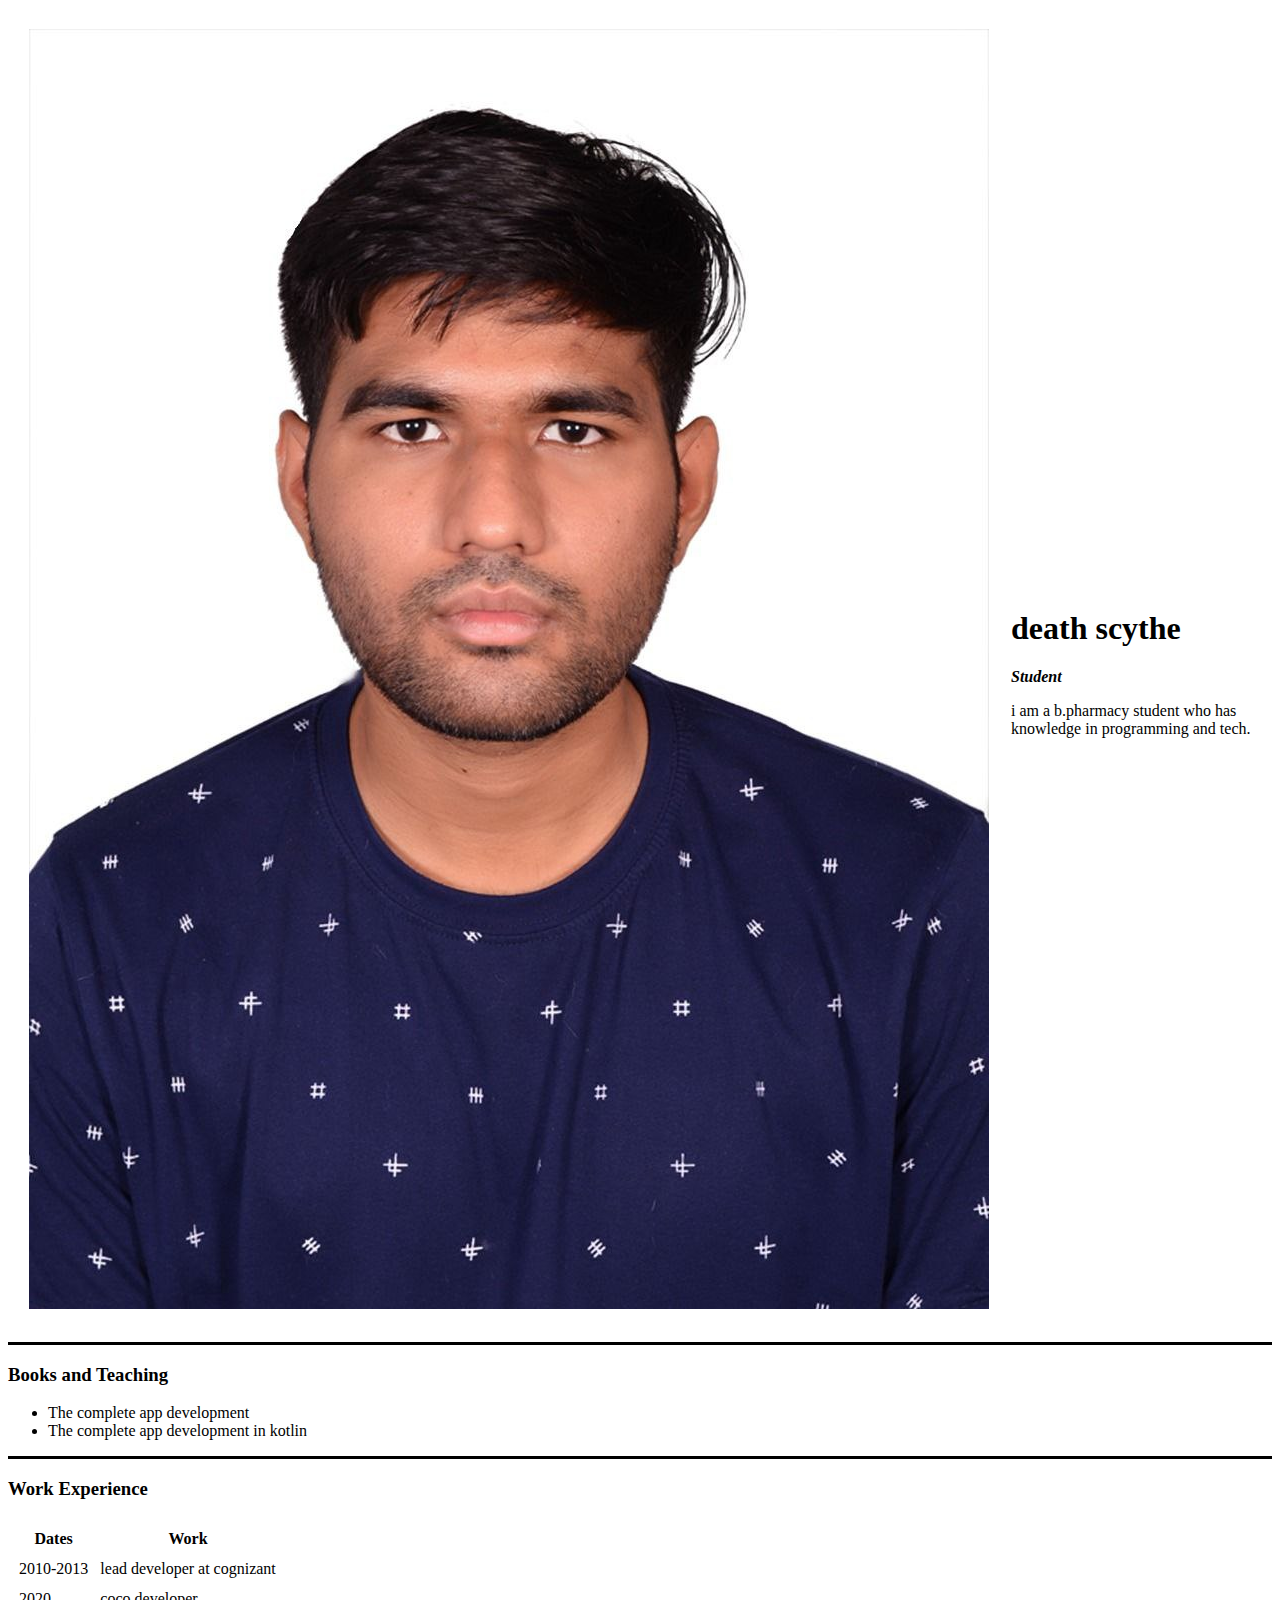
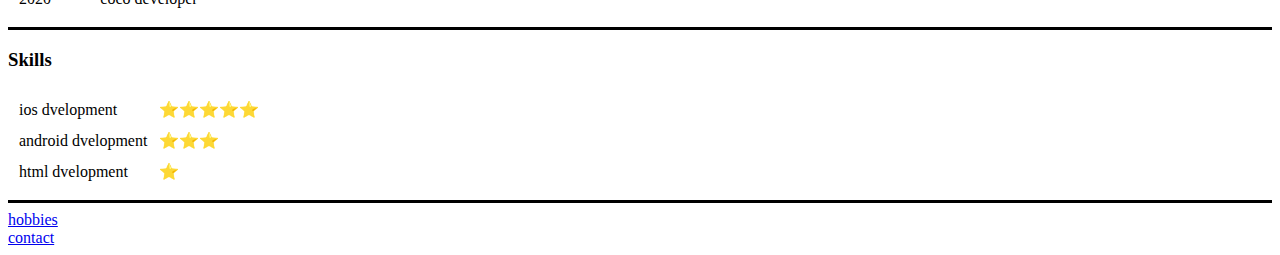
==== index.html @ 7009db01 "added initial cv changes" ====
<!DOCTYPE html>
<html lang="en">
    <head>
        <meta charset="UTF-8">
        <title>vamsi personal site</title>
    </head>
    <body>
         <table cellspacing="20">
             <tr>
                 <td>
                     <img src="vamsi passport.jpg" alt="image">
                 </td>

                 <td>
                     <h1>death scythe</h1>
                     <p><strong><em>Student</em></strong></p>
                     <p>i am a b.pharmacy student who has knowledge in programming and tech.</p>
                 </td>
             </tr>
         </table>
         <hr size="3" noshade color="black">
         <h3>Books and Teaching</h3>
         <ul>
             <li>The complete app development</li>
             <li>The complete app development in kotlin</li>
         </ul>
         <hr size="3" color="black">
         <h3>Work Experience</h3>
         <table cellspacing="10">
             <thead>
                <tr>
                    <th>Dates</th>
                    <th>Work</th>
                </tr>
             </thead>

             <tbody>
                 <tr>
                    <td>2010-2013</td>
                    <td>lead developer at cognizant</td>
                 </tr>
                 <tr>
                     <td>2020</td>
                     <td>coco developer</td>
                 </tr>
             </tbody>
         </table>
         <hr size="3" color="black">

    <h3>Skills</h3>
       <table cellspacing="10">
           <tr>
               <td>ios dvelopment</td>
               <td>⭐⭐⭐⭐⭐</td>
           </tr>
           <tr>
               <td>android dvelopment</td>
               <td>⭐⭐⭐</td>
           </tr>
           <tr>
               <td>html dvelopment</td>
               <td>⭐</td>
           </tr>
       </table>
         <hr size="3" color="black">
         <a href="hobbies.html">hobbies</a>
         <br>
         <a href="contact.html">contact</a>
    </body>
</html>
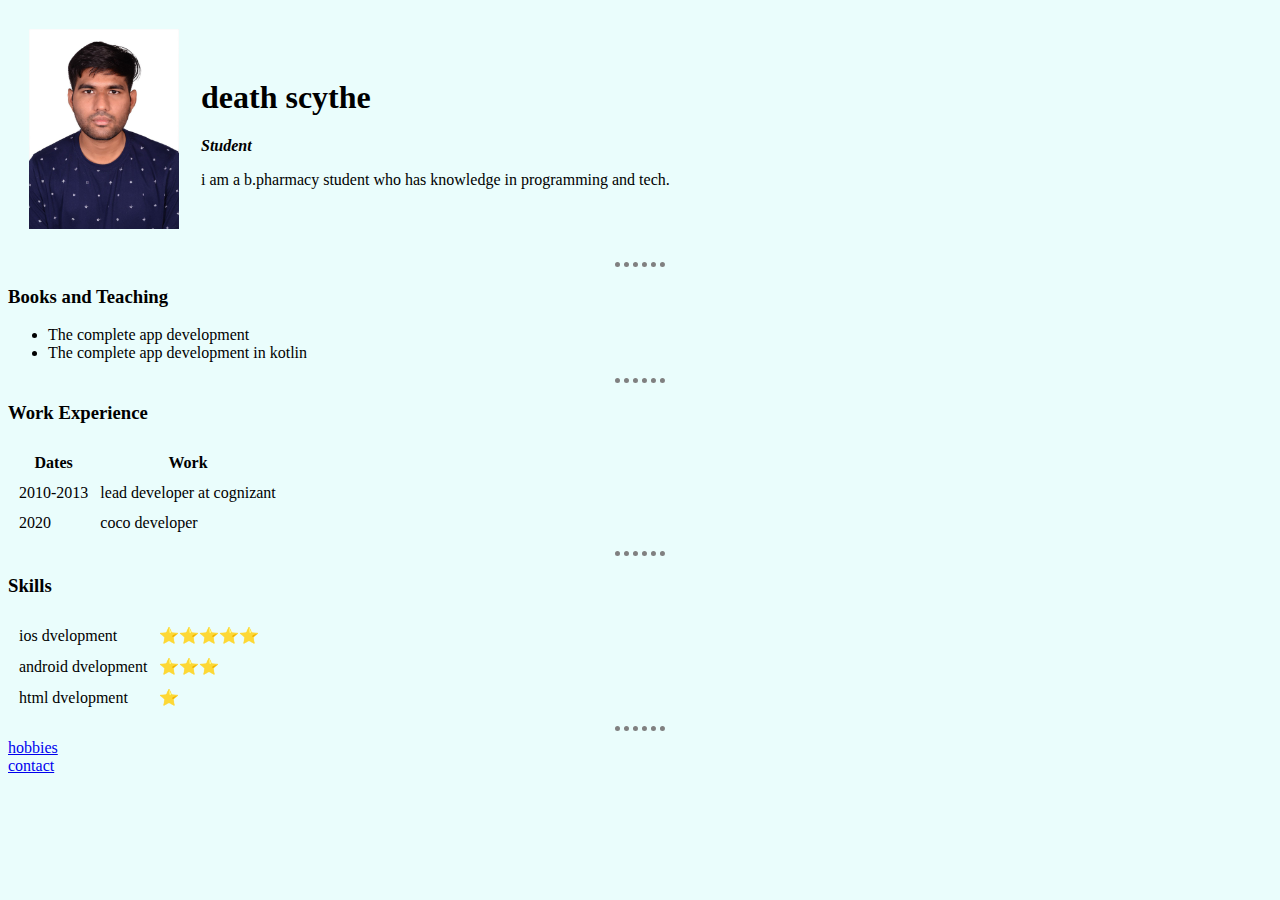
==== commit bec9e8c1: "Update index.html" ====
--- a/index.html
+++ b/index.html
@@ -3,12 +3,27 @@
     <head>
         <meta charset="UTF-8">
         <title>vamsi personal site</title>
+
+    <style>
+
+        body {
+            background-color: #EAFDFC;
+        }
+
+        hr {
+            border-style: dotted none none;
+            width: 4%;
+            border-color: grey;
+            border-width: 5px;
+        }
+
+    </style>
     </head>
     <body>
          <table cellspacing="20">
              <tr>
                  <td>
-                     <img src="vamsi passport.jpg" alt="image">
+                     <img src="vamsi passport.jpg" height="200" alt="image">
                  </td>
 
                  <td>
@@ -18,13 +33,13 @@
                  </td>
              </tr>
          </table>
-         <hr size="3" noshade color="black">
+         <hr>
          <h3>Books and Teaching</h3>
          <ul>
              <li>The complete app development</li>
              <li>The complete app development in kotlin</li>
          </ul>
-         <hr size="3" color="black">
+         <hr>
          <h3>Work Experience</h3>
          <table cellspacing="10">
              <thead>
@@ -45,7 +60,7 @@
                  </tr>
              </tbody>
          </table>
-         <hr size="3" color="black">
+         <hr>
 
     <h3>Skills</h3>
        <table cellspacing="10">
@@ -62,7 +77,7 @@
                <td>⭐</td>
            </tr>
        </table>
-         <hr size="3" color="black">
+         <hr>
          <a href="hobbies.html">hobbies</a>
          <br>
          <a href="contact.html">contact</a>
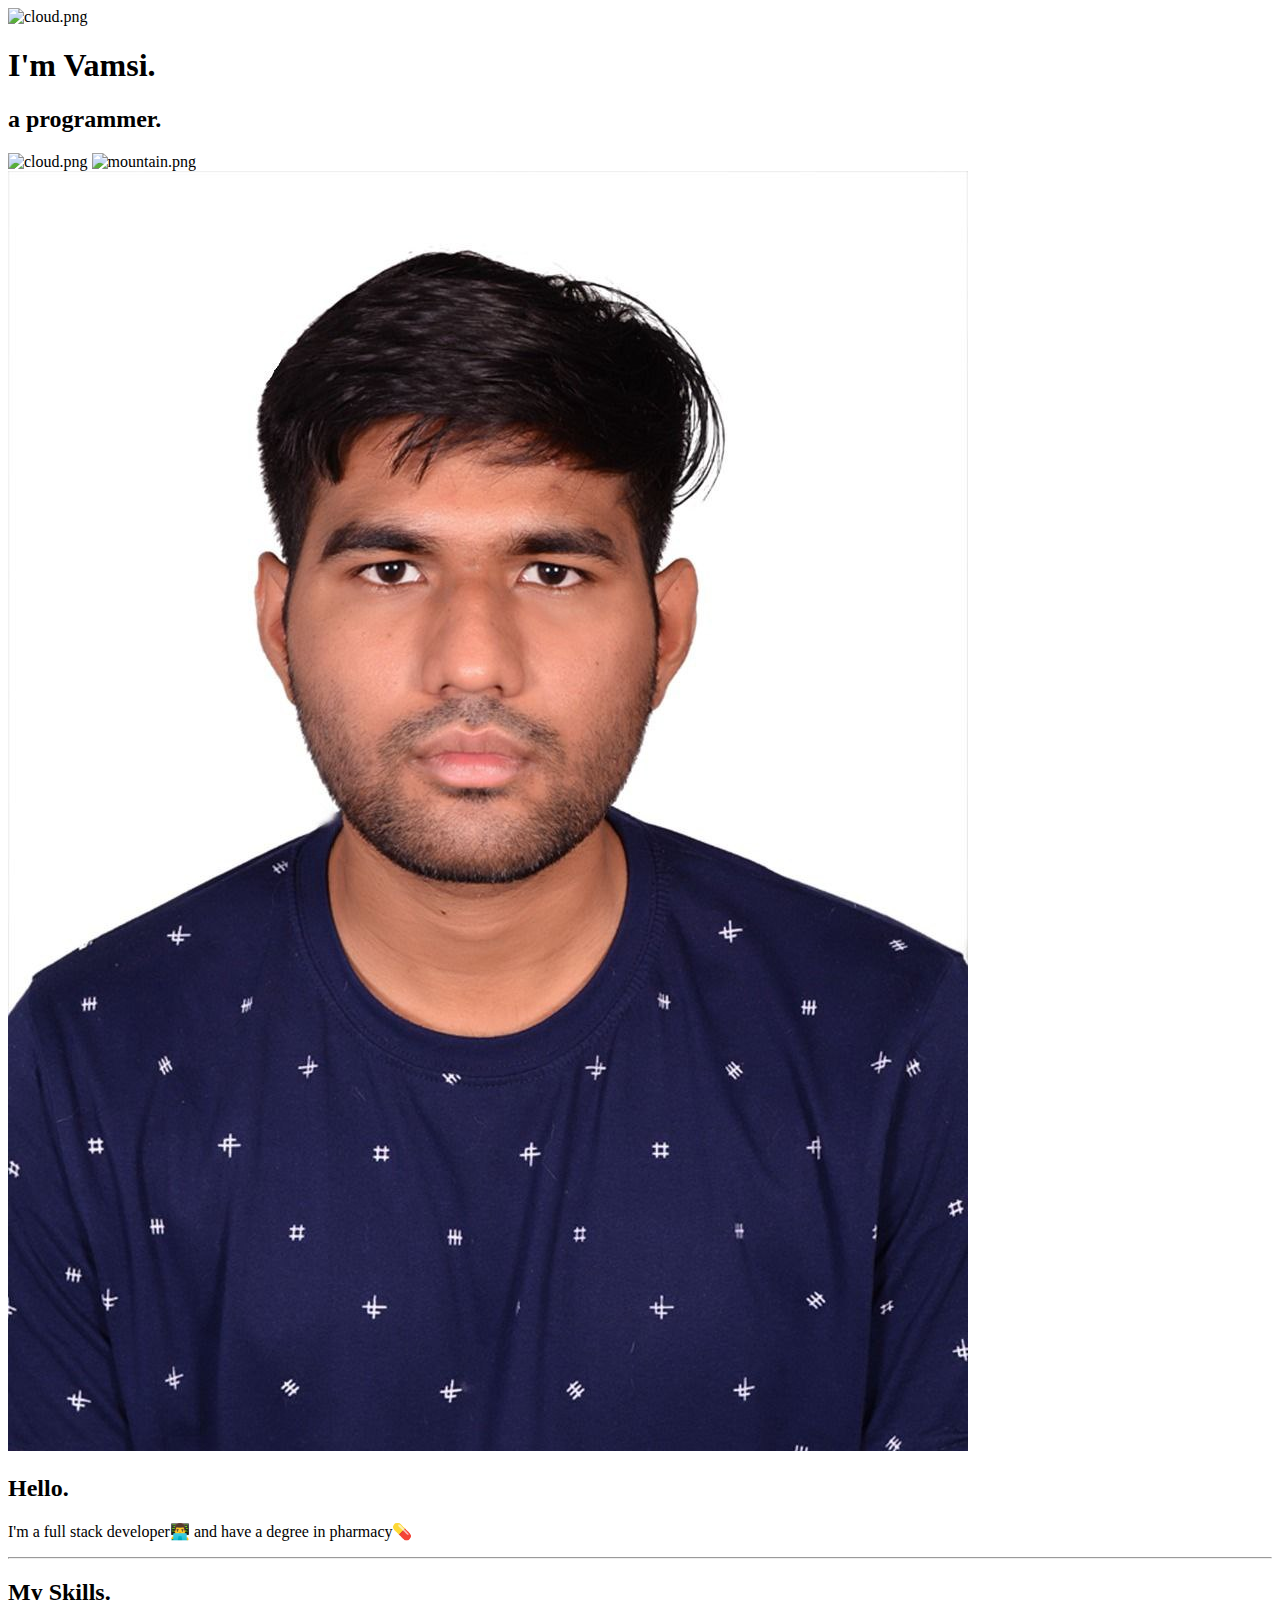
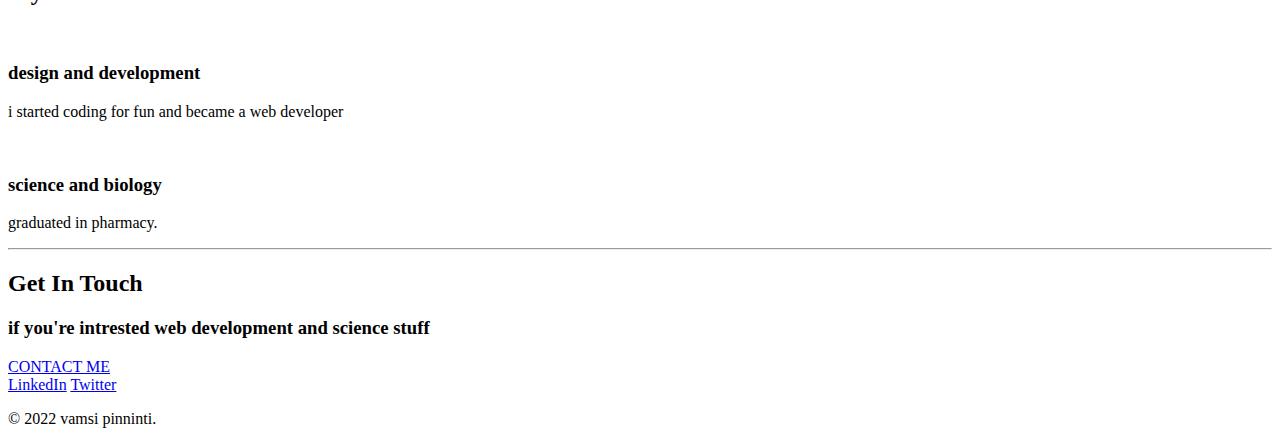
==== commit 529b8219: "Update index.html" ====
--- a/index.html
+++ b/index.html
@@ -1,85 +1,54 @@
 <!DOCTYPE html>
 <html lang="en">
-    <head>
-        <meta charset="UTF-8">
-        <title>vamsi personal site</title>
+<head>
+    <meta charset="UTF-8">
+    <title>vamsi pinninti</title>
+    <link rel="stylesheet" href="styles.css">
+    <link rel="icon" href="favicon.ico">
+</head>
+<body>
+<div class="top-container">
+    <img class="top-cloud" src="cloud.png" alt="cloud.png">
+    <h1>I'm Vamsi.</h1>
+    <h2>a programmer.</h2>
+    <img class="bottom-cloud" src="cloud.png" alt="cloud.png">
+    <img src="images/mountain.png" alt="mountain.png">
+</div>
 
-    <style>
+<div class="middle-container">
+  <div class="profile">
+    <img class="profile" src="vamsi passport.jpg" alt="profile pic">
+    <h2>Hello.</h2>
+    <p>I'm a full stack developer👨‍💻 and have a degree in pharmacy💊</p>
+  </div>
+  <hr>
+  <div class="skills">
+    <h2>My Skills.</h2>
+    <div class="skill-row">
+      <img class="" src="" alt="">
+      <h3>design and development</h3>
+      <p>i started coding for fun and became a web developer</p>
+    </div>
+    <div class="skill-row">
+      <img class="" src="" alt="">
+      <h3>science and biology</h3>
+      <p>graduated in pharmacy.</p>
+    </div>
+  </div>
+  <hr>
+  <div class="contact-me">
+    <h2>Get In Touch</h2>
+    <h3 class="if-you-are">if you're intrested web development and science stuff</h3>
+    <a class="btn" href="mailto:vamsipinninti199@gmail.com">CONTACT ME</a>
+  </div>
+</div>
 
-        body {
-            background-color: #EAFDFC;
-        }
 
-        hr {
-            border-style: dotted none none;
-            width: 4%;
-            border-color: grey;
-            border-width: 5px;
-        }
+<div class="bottom-container">
+  <a class="footer-link" href="https://www.linkedin.com/in/vamsi-pinninti-5057a2245">LinkedIn</a>
+  <a class="footer-link" href="https://twitter.com/VamsiPinninti2?t=jit0acm01PUM8NPkvC-cbQ&s=35">Twitter</a>
+  <p class="copyright">© 2022 vamsi pinninti.</p>
+</div>
 
-    </style>
-    </head>
-    <body>
-         <table cellspacing="20">
-             <tr>
-                 <td>
-                     <img src="vamsi passport.jpg" height="200" alt="image">
-                 </td>
-
-                 <td>
-                     <h1>death scythe</h1>
-                     <p><strong><em>Student</em></strong></p>
-                     <p>i am a b.pharmacy student who has knowledge in programming and tech.</p>
-                 </td>
-             </tr>
-         </table>
-         <hr>
-         <h3>Books and Teaching</h3>
-         <ul>
-             <li>The complete app development</li>
-             <li>The complete app development in kotlin</li>
-         </ul>
-         <hr>
-         <h3>Work Experience</h3>
-         <table cellspacing="10">
-             <thead>
-                <tr>
-                    <th>Dates</th>
-                    <th>Work</th>
-                </tr>
-             </thead>
-
-             <tbody>
-                 <tr>
-                    <td>2010-2013</td>
-                    <td>lead developer at cognizant</td>
-                 </tr>
-                 <tr>
-                     <td>2020</td>
-                     <td>coco developer</td>
-                 </tr>
-             </tbody>
-         </table>
-         <hr>
-
-    <h3>Skills</h3>
-       <table cellspacing="10">
-           <tr>
-               <td>ios dvelopment</td>
-               <td>⭐⭐⭐⭐⭐</td>
-           </tr>
-           <tr>
-               <td>android dvelopment</td>
-               <td>⭐⭐⭐</td>
-           </tr>
-           <tr>
-               <td>html dvelopment</td>
-               <td>⭐</td>
-           </tr>
-       </table>
-         <hr>
-         <a href="hobbies.html">hobbies</a>
-         <br>
-         <a href="contact.html">contact</a>
-    </body>
+</body>
 </html>
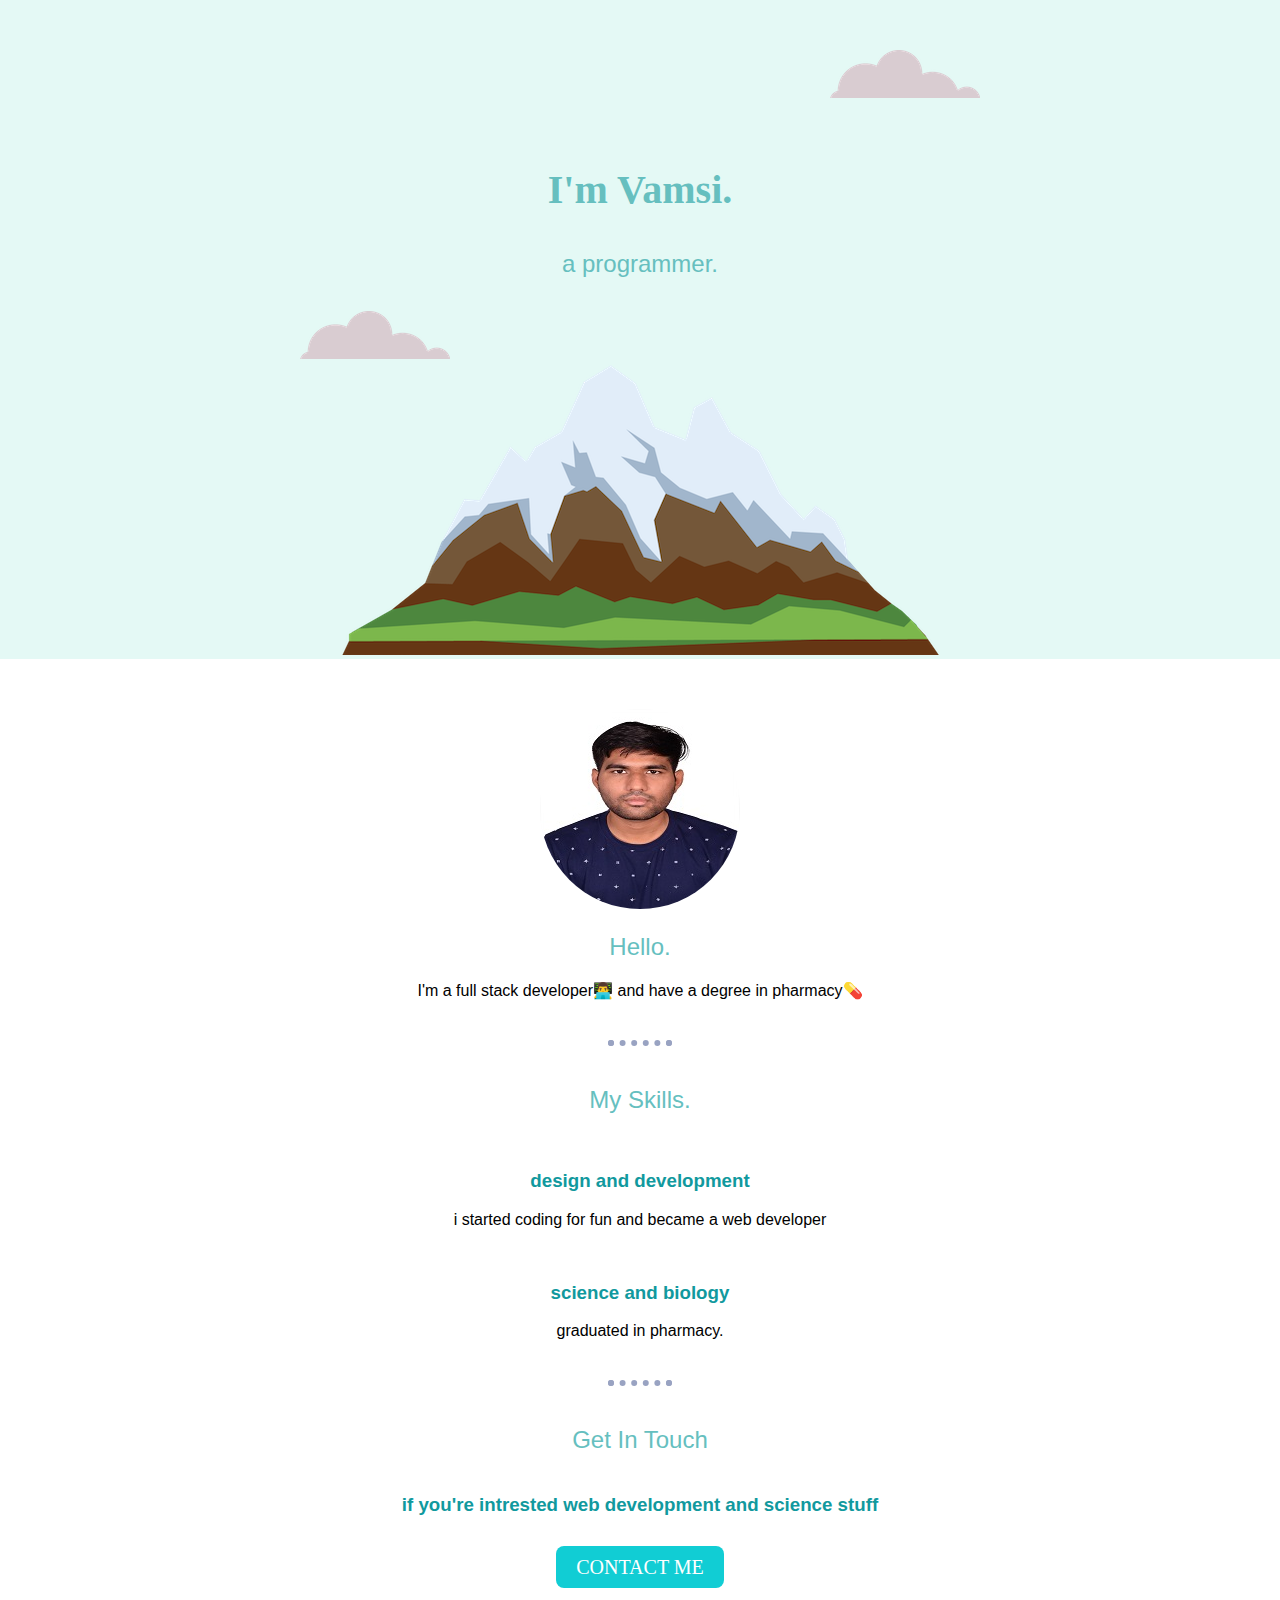
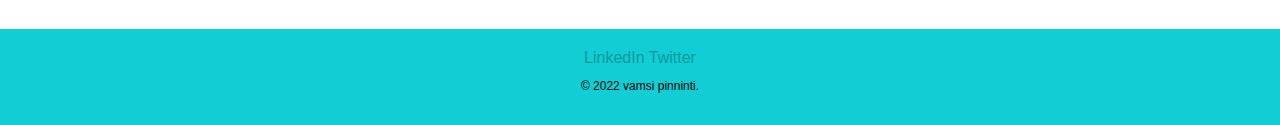
==== commit 28c0a34f: "Update index.html" ====
--- a/index.html
+++ b/index.html
@@ -12,7 +12,7 @@
     <h1>I'm Vamsi.</h1>
     <h2>a programmer.</h2>
     <img class="bottom-cloud" src="cloud.png" alt="cloud.png">
-    <img src="images/mountain.png" alt="mountain.png">
+    <img src="mountain.png" alt="mountain.png">
 </div>
 
 <div class="middle-container">
--- a/styles.css
+++ b/styles.css
@@ -0,0 +1,121 @@
+body {
+    text-align: center;
+    margin: 0;
+    font-family: sans-serif;
+    background-color: #E4F9F5;
+}
+
+
+h1 {
+    font-family: cursive;
+    font-size: 2.5rem;
+    margin: 50px auto 0 auto;
+    color: #66BFBF;
+    line-height: 2;
+}
+
+h2 {
+    font-size: 1.5rem;
+    color: #66BFBF;
+    font-weight: normal;
+}
+
+h3 {
+    color: #11999E;
+}
+
+hr {
+    width: 4%;
+    border: dotted 6px;
+    border-bottom: none;
+    color: #99a3c2;
+    margin: 40px auto;
+}
+
+.bottom-cloud {
+    position: absolute;
+    left: 300px;
+    bottom: 300px;
+}
+
+.top-cloud {
+    position: absolute;
+    right: 300px;
+    top: 50px;
+}
+
+
+.top-container {
+    background-color: #E4F9F5;
+    position: relative;
+    padding-top: 100px;
+
+}
+
+
+.profile {
+    border-radius: 50%;
+    height: auto;
+}
+
+
+.middle-container {
+    background-color: white;
+    padding: 50px 0px 50px 0px;
+}
+
+
+.bottom-container {
+    background-color: #11cdd4;
+    padding: 20px 30px
+}
+
+.footer-link {
+    color: #11999E;
+}
+
+
+.if-you-are {
+    margin: 40px 0px;
+}
+
+
+.btn {
+  background: #11cdd4;
+  background-image: -webkit-linear-gradient(top, #11cdd4, #1199e);
+  background-image: -moz-linear-gradient(top, #11cdd4, #1199e);
+  background-image: -ms-linear-gradient(top, #11cdd4, #1199e);
+  background-image: -o-linear-gradient(top, #11cdd4, #1199e);
+  background-image: linear-gradient(to bottom, #11cdd4, #1199e);
+  -webkit-border-radius: 8;
+  -moz-border-radius: 8;
+  border-radius: 8px;
+  font-family: Georgia;
+  color: #ffffff;
+  font-size: 20px;
+  padding: 10px 20px 10px 20px;
+  text-decoration: none;
+}
+
+.btn:hover {
+  background: #30e3cb;
+  background-image: -webkit-linear-gradient(top, #30e3cb, #2bc4ad);
+  background-image: -moz-linear-gradient(top, #30e3cb, #2bc4ad);
+  background-image: -ms-linear-gradient(top, #30e3cb, #2bc4ad);
+  background-image: -o-linear-gradient(top, #30e3cb, #2bc4ad);
+  background-image: linear-gradient(to bottom, #30e3cb, #2bc4ad);
+  text-decoration: none;
+}
+
+a{
+    color: #11999E;
+    text-decoration: none;
+}
+
+a:hover {
+    color: #EAF6F6;
+}
+
+.copyright {
+    font-size: 0.75rem
+}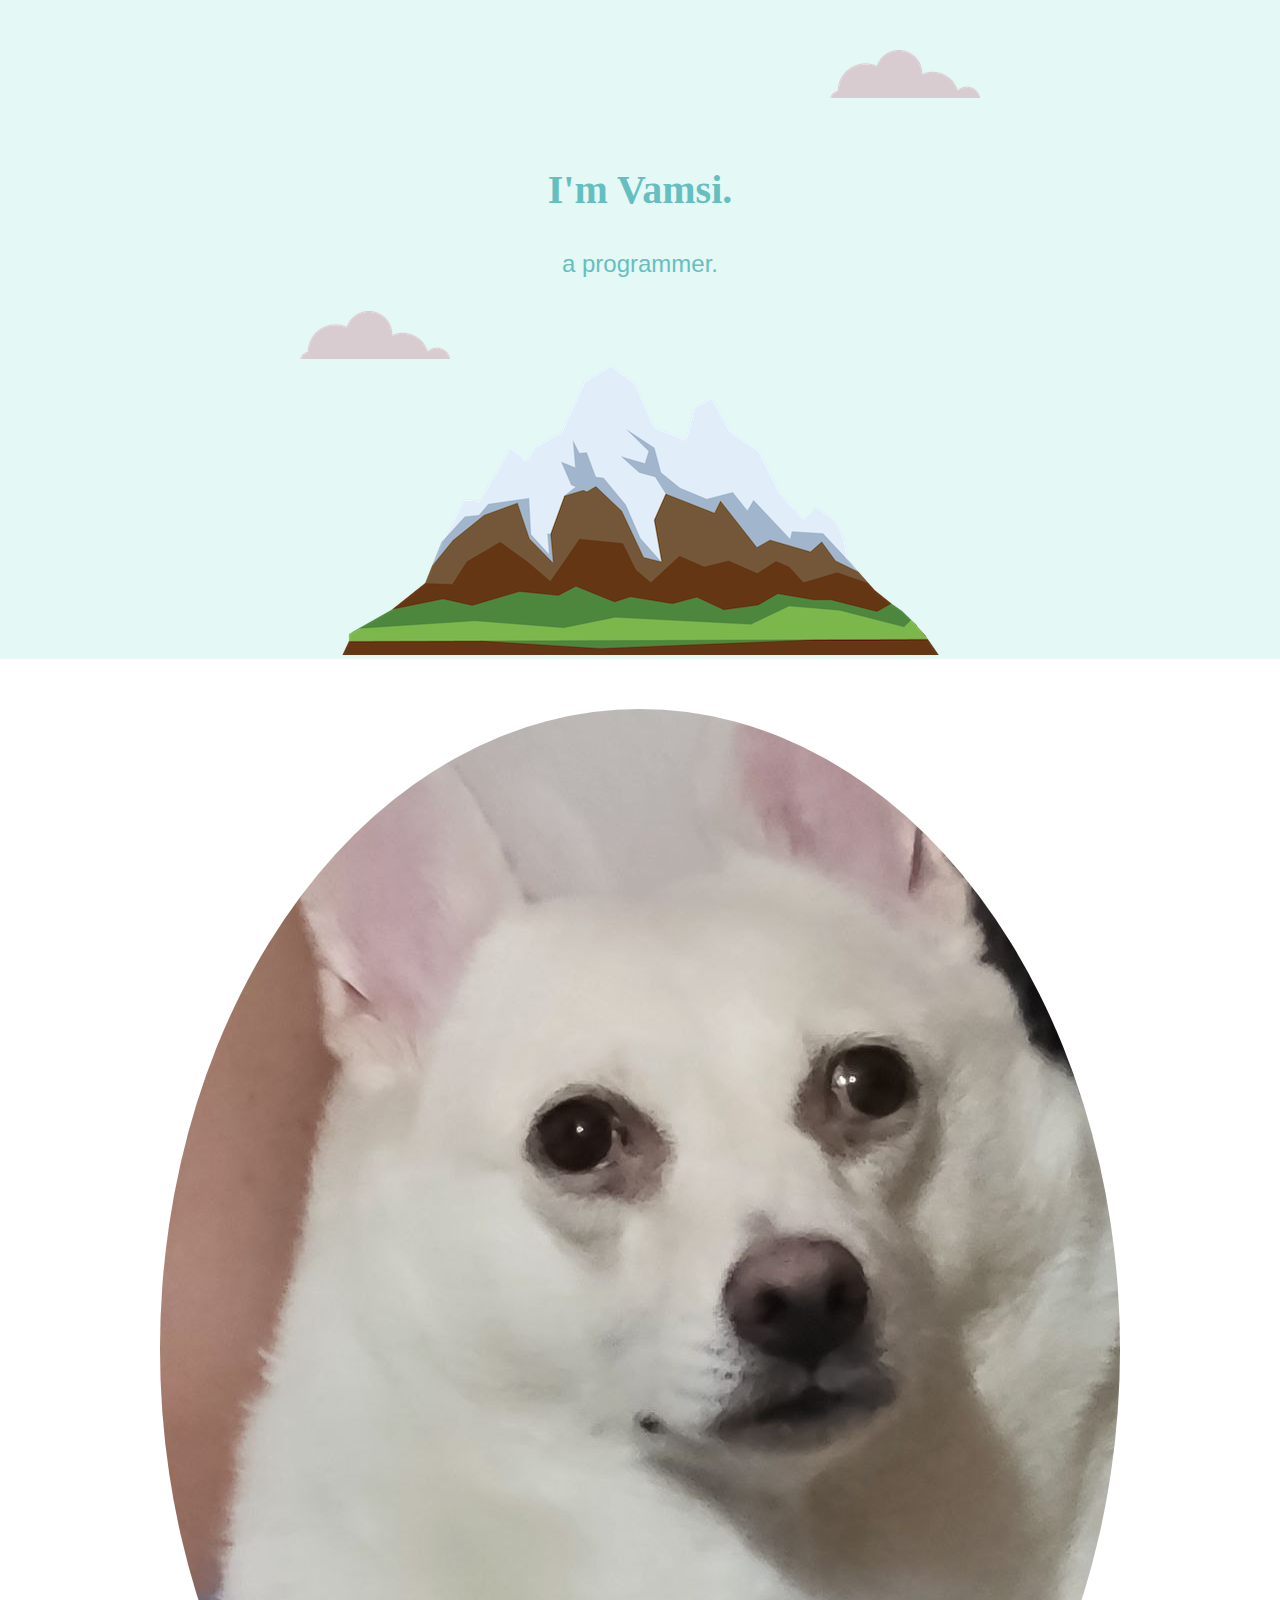
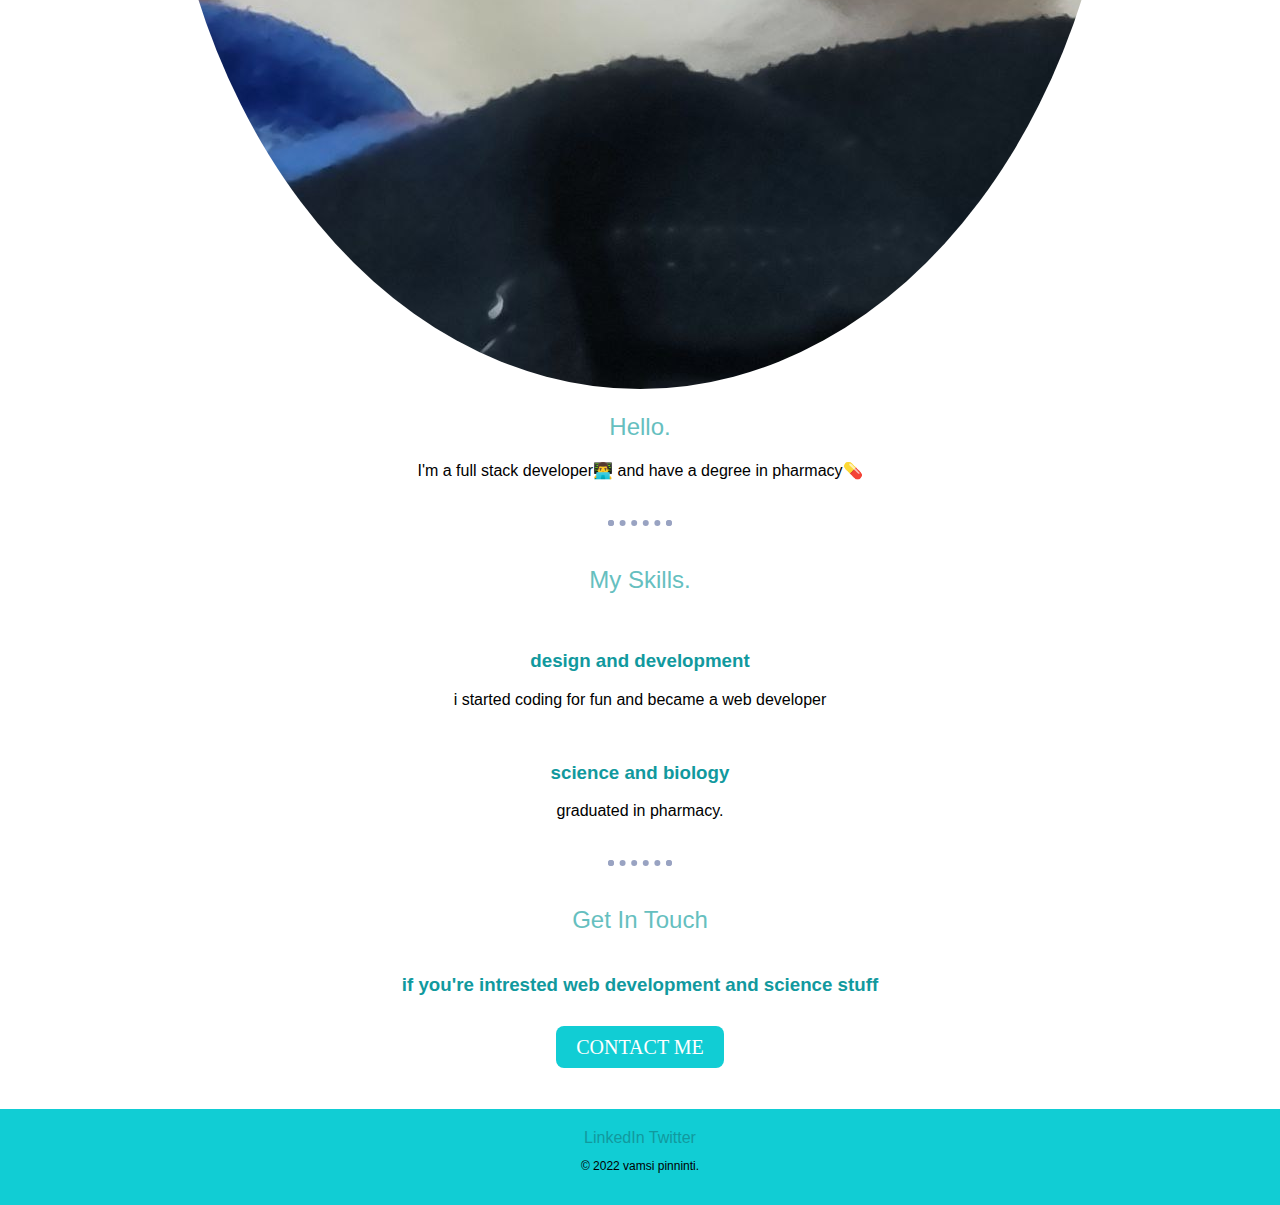
==== commit b6406dc4: "Update index.html" ====
--- a/index.html
+++ b/index.html
@@ -17,7 +17,7 @@
 
 <div class="middle-container">
   <div class="profile">
-    <img class="profile" src="vamsi passport.jpg" alt="profile pic">
+    <img class="profile" src="coco.jpg" alt="profile pic">
     <h2>Hello.</h2>
     <p>I'm a full stack developer👨‍💻 and have a degree in pharmacy💊</p>
   </div>
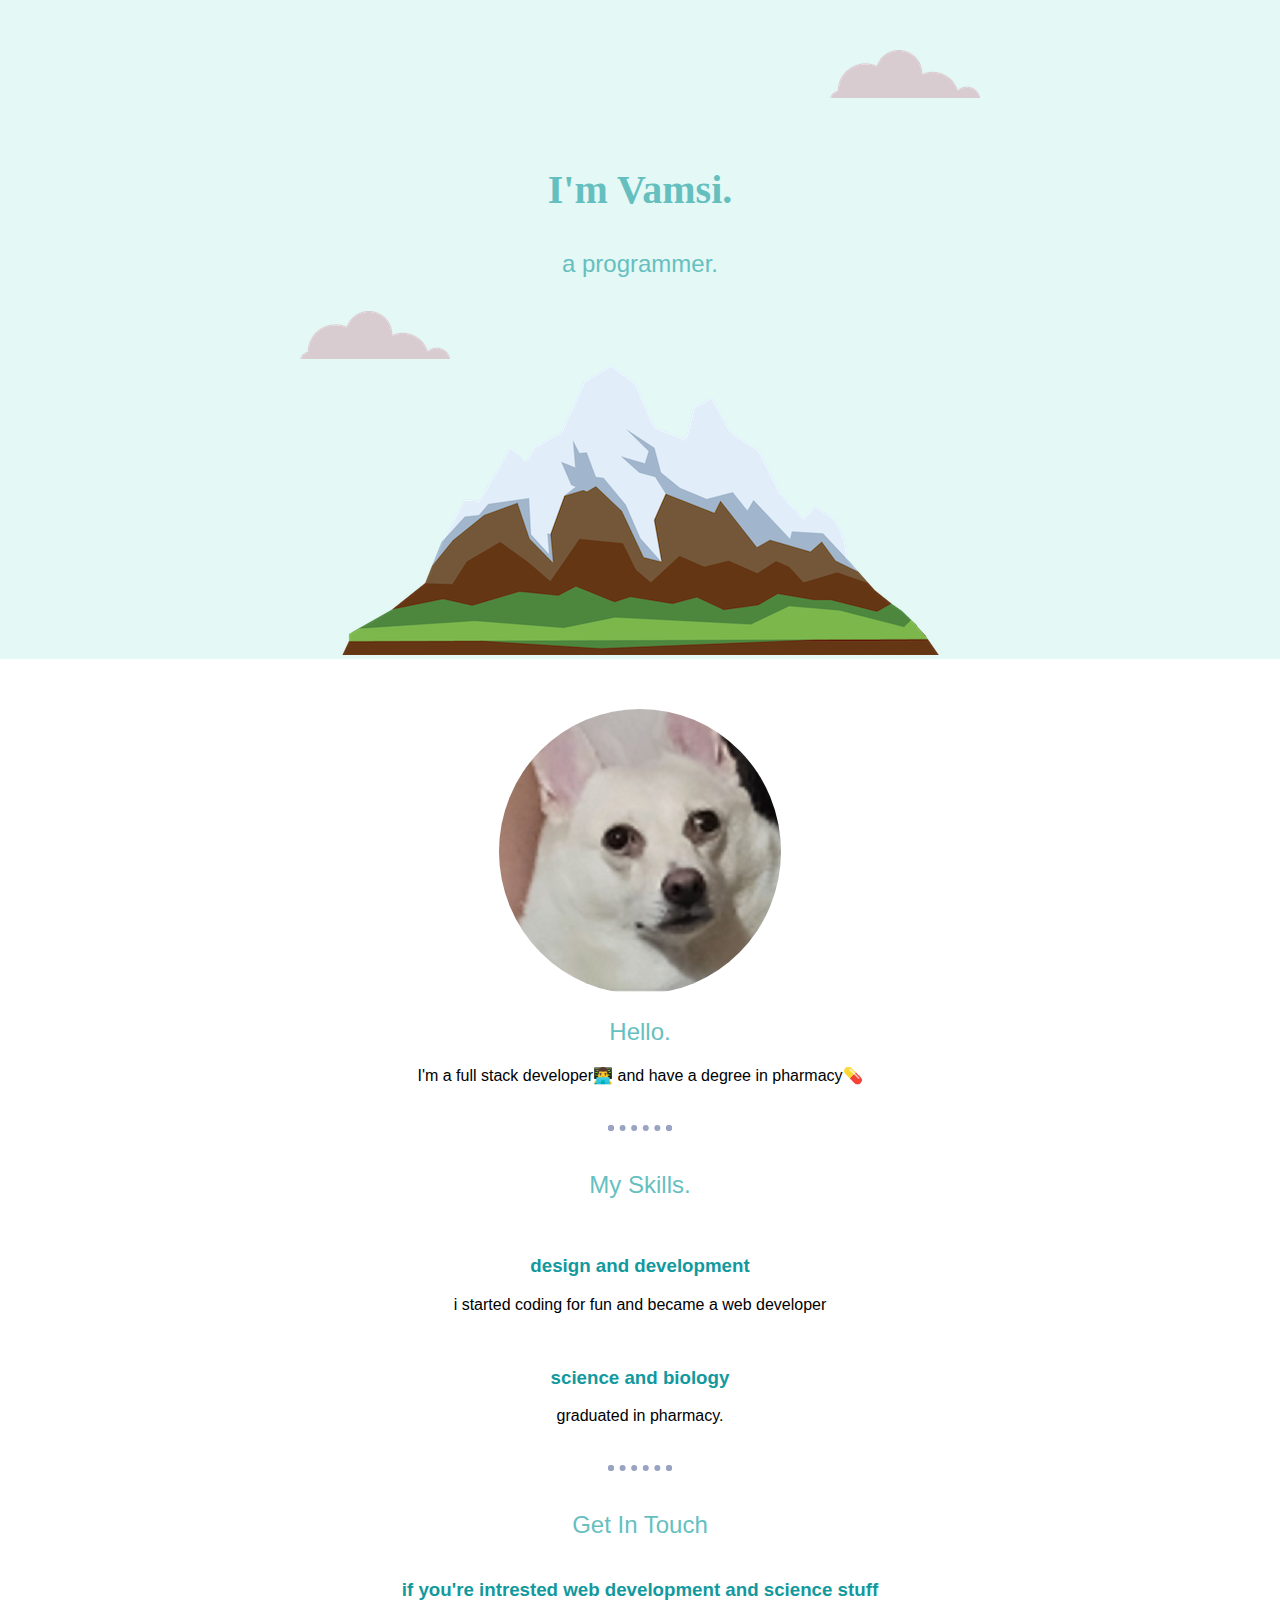
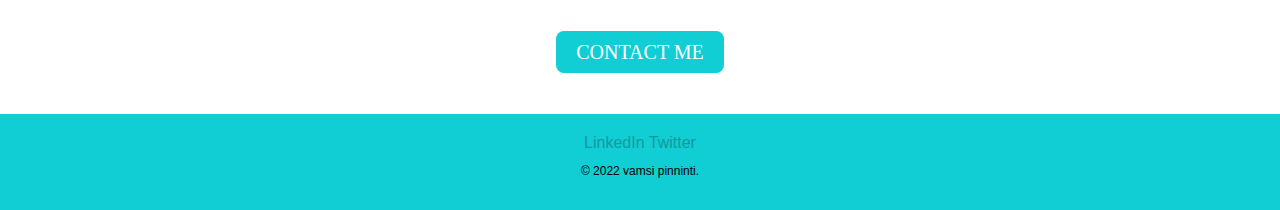
==== commit 296e20bd: "Update index.html" ====
--- a/index.html
+++ b/index.html
@@ -39,7 +39,7 @@
   <div class="contact-me">
     <h2>Get In Touch</h2>
     <h3 class="if-you-are">if you're intrested web development and science stuff</h3>
-    <a class="btn" href="mailto:vamsipinninti199@gmail.com">CONTACT ME</a>
+    <a class="btn" href="mailto:vamsipinninti1999@gmail.com">CONTACT ME</a>
   </div>
 </div>
 
